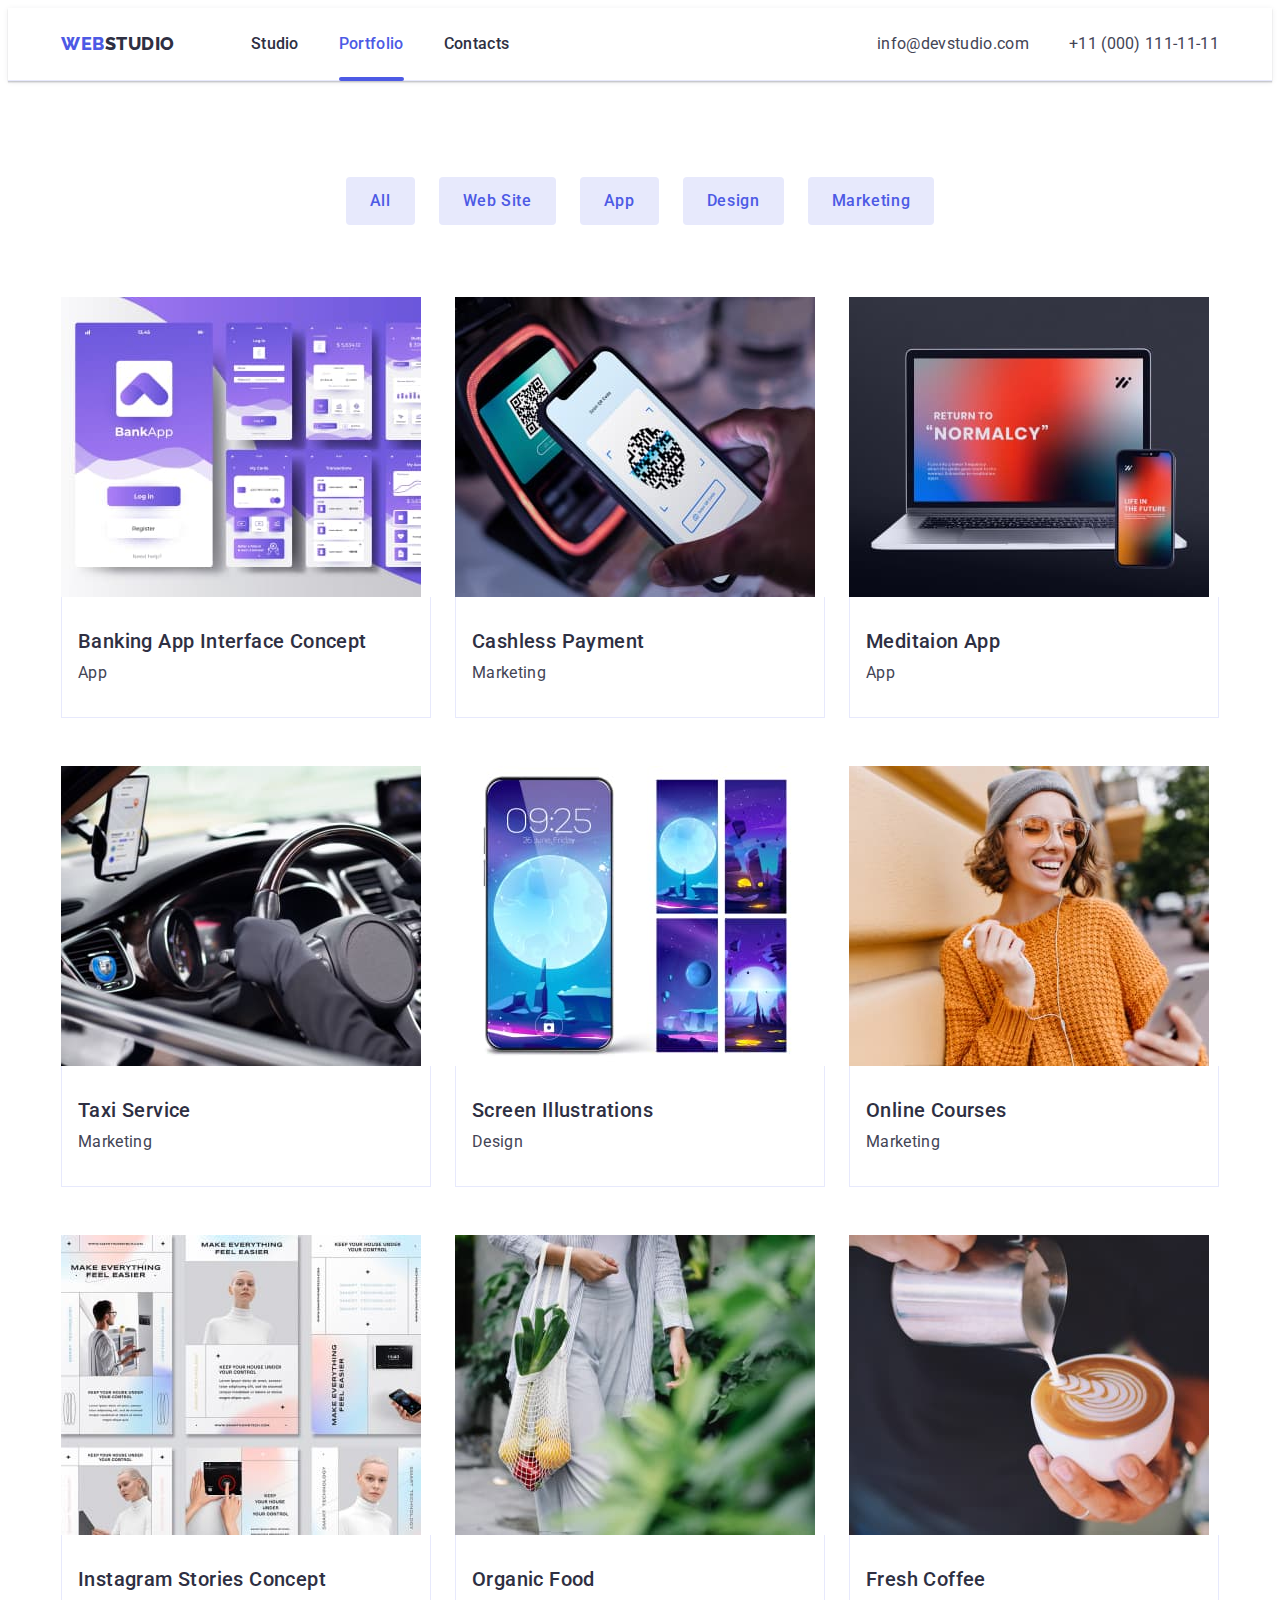
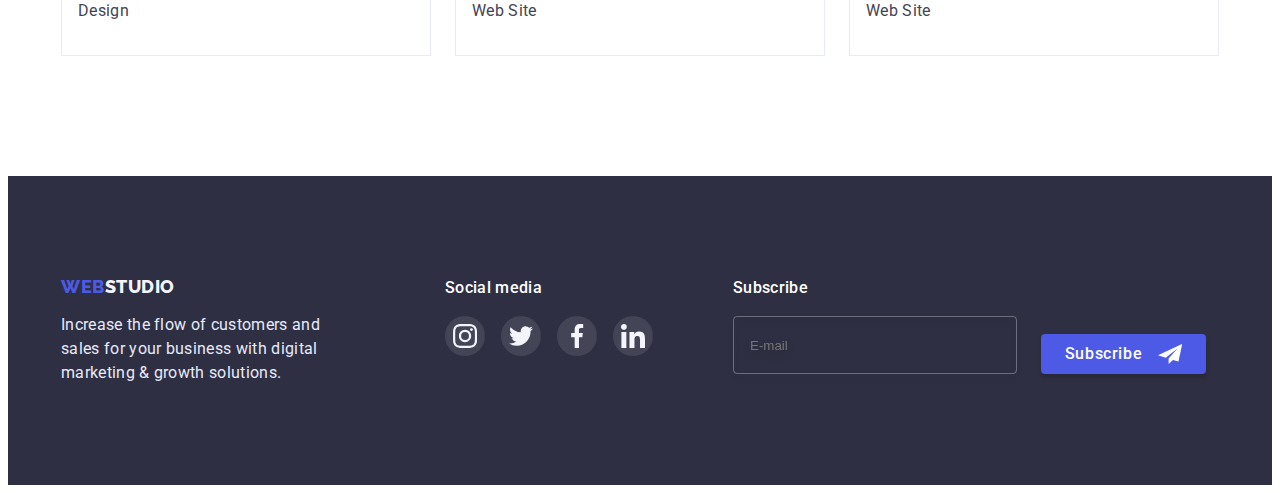
==== portfolio.html @ ac2ced2f "Add files via upload" ====
<!DOCTYPE html>
<html lang="en">
  <head>
    <meta charset="UTF-8" />
    <meta http-equiv="X-UA-Compatible" content="IE=edge" />
    <meta name="viewport" content="width=device-width, initial-scale=1.0" />

    <!-- fonts -->
    <link href="https://fonts.googleapis.com" rel="preconnect" />
    <link href="https://fonts.gstatic.com" rel="preconnect" crossorigin />
    <link
      href="https://fonts.googleapis.com/css2?family=Raleway:wght@800&family=Roboto:wght@400;500;700;900&display=swap"
      rel="stylesheet"
    />

    <!-- reset -->
    <link
      href="https://cdnjs.cloudflare.com/ajax/libs/modern-normalize/1.1.0/modern-normalize.min.css"
      rel="stylesheet"
      integrity="sha512-wpPYUAdjBVSE4KJnH1VR1HeZfpl1ub8YT/NKx4PuQ5NmX2tKuGu6U/JRp5y+Y8XG2tV+wKQpNHVUX03MfMFn9Q=="
      crossorigin="anonymous"
      referrerpolicy="no-referrer"
    />

    <!-- styles -->
    <link href="./css/styles.css" rel="stylesheet" />

    <title>Webstudio</title>
  </head>

  <body>
    <header class="header">
      <div class="container">
        <!-- navigation -->
        <nav class="header-nav">
          <a class="logo link" href="./index.html"
            ><span class="logo-item">Web</span>Studio</a
          >
          <ul class="header-menu list">
            <li class="header-item">
              <a class="nav-link link" href="./index.html">Studio</a>
            </li>
            <li class="header-item">
              <a class="nav-link current link" href="./portfolio.html"
                >Portfolio</a
              >
            </li>
            <li class="header-item">
              <a class="nav-link link" href="./portfolio.html">Contacts</a>
            </li>
          </ul>
        </nav>

        <!-- contacts -->
        <address>
          <ul class="header-address list">
            <li class="header-item">
              <a class="header-contacts link" href="mailto:info@devstudio.com"
                >info@devstudio.com</a
              >
            </li>
            <li class="header-item">
              <a class="header-contacts link" href="tel:+110001111111"
                >+11 (000) 111-11-11</a
              >
            </li>
          </ul>
        </address>
      </div>
    </header>

    <main>
      <!-- filter -->
      <section class="section filter">
        <div class="container">
          <h1 class="visually-hidden">Portfolio</h1>
          <ul class="filter-list list">
            <li><button class="filter-buttons" type="button">All</button></li>
            <li>
              <button class="filter-buttons" type="button">Web Site</button>
            </li>
            <li><button class="filter-buttons" type="button">App</button></li>
            <li>
              <button class="filter-buttons" type="button">Design</button>
            </li>
            <li>
              <button class="filter-buttons" type="button">Marketing</button>
            </li>
          </ul>

          <!-- portfolio-net -->
          <ul class="portfolio-list list">
            <li class="portfolio-item">
              <a class="portfolio-link" href="#">
                <div class="portfolio-image">
                  <img
                    src="./images/imgapp1.jpg"
                    alt="Banking App Interface Concept"
                    width="360"
                    height="300"
                  />
                  <div class="portfolio-info section-description">
                    14 Stylish and User-Friendly App Design Concepts · Task
                    Manager App · Calorie Tracker App · Exotic Fruit Ecommerce
                    App · Cloud Storage App
                  </div>
                </div>
                <div class="portfolio-card">
                  <h2 class="section-subtitle pf-subtitle">
                    Banking App Interface Concept
                  </h2>
                  <p class="section-description pf-dskr">App</p>
                </div>
              </a>
            </li>
            <li class="portfolio-item">
              <a class="portfolio-link" href="#">
                <div class="portfolio-image">
                  <img
                    src="./images/imgmarketing1.jpg"
                    alt="Cashless Payment"
                    width="360"
                    height="300"
                  />
                  <div class="portfolio-info section-description">
                    14 Stylish and User-Friendly App Design Concepts · Task
                    Manager App · Calorie Tracker App · Exotic Fruit Ecommerce
                    App · Cloud Storage App
                  </div>
                </div>
                <div class="portfolio-card">
                  <h2 class="section-subtitle pf-subtitle">Cashless Payment</h2>
                  <p class="section-description pf-dskr">Marketing</p>
                </div>
              </a>
            </li>
            <li class="portfolio-item">
              <a class="portfolio-link" href="#">
                <div class="portfolio-image">
                  <img
                    src="./images/imgimg2.jpg"
                    alt="Meditaion App"
                    width="360"
                    height="300"
                  />
                  <div class="portfolio-info section-description">
                    14 Stylish and User-Friendly App Design Concepts · Task
                    Manager App · Calorie Tracker App · Exotic Fruit Ecommerce
                    App · Cloud Storage App
                  </div>
                </div>
                <div class="portfolio-card">
                  <h2 class="section-subtitle pf-subtitle">Meditaion App</h2>
                  <p class="section-description pf-dskr">App</p>
                </div>
              </a>
            </li>
            <li class="portfolio-item">
              <a class="portfolio-link" href="#">
                <div class="portfolio-image">
                  <img
                    src="./images/imgmarketing2.jpg"
                    alt="Taxi Service"
                    width="360"
                    height="300"
                  />
                  <div class="portfolio-info section-description">
                    14 Stylish and User-Friendly App Design Concepts · Task
                    Manager App · Calorie Tracker App · Exotic Fruit Ecommerce
                    App · Cloud Storage App
                  </div>
                </div>
                <div class="portfolio-card">
                  <h2 class="section-subtitle pf-subtitle">Taxi Service</h2>
                  <p class="section-description pf-dskr">Marketing</p>
                </div>
              </a>
            </li>
            <li class="portfolio-item">
              <a class="portfolio-link" href="#">
                <div class="portfolio-image">
                  <img
                    src="./images/imgdesign1.jpg"
                    alt="Screen Illustrations"
                    width="360"
                    height="300"
                  />
                  <div class="portfolio-info section-description">
                    14 Stylish and User-Friendly App Design Concepts · Task
                    Manager App · Calorie Tracker App · Exotic Fruit Ecommerce
                    App · Cloud Storage App
                  </div>
                </div>
                <div class="portfolio-card">
                  <h2 class="section-subtitle pf-subtitle">
                    Screen Illustrations
                  </h2>
                  <p class="section-description pf-dskr">Design</p>
                </div>
              </a>
            </li>
            <li class="portfolio-item">
              <a class="portfolio-link" href="#">
                <div class="portfolio-image">
                  <img
                    src="./images/imgmarketing3.jpg"
                    alt="Online Courses"
                    width="360"
                    height="300"
                  />
                  <div class="portfolio-info section-description">
                    14 Stylish and User-Friendly App Design Concepts · Task
                    Manager App · Calorie Tracker App · Exotic Fruit Ecommerce
                    App · Cloud Storage App
                  </div>
                </div>
                <div class="portfolio-card">
                  <h2 class="section-subtitle pf-subtitle">Online Courses</h2>
                  <p class="section-description pf-dskr">Marketing</p>
                </div>
              </a>
            </li>
            <li class="portfolio-item">
              <a class="portfolio-link" href="#">
                <div class="portfolio-image">
                  <img
                    src="./images/imgdesign2.jpg"
                    alt="Instagram Stories Concept"
                    width="360"
                    height="300"
                  />
                  <div class="portfolio-info section-description">
                    14 Stylish and User-Friendly App Design Concepts · Task
                    Manager App · Calorie Tracker App · Exotic Fruit Ecommerce
                    App · Cloud Storage App
                  </div>
                </div>
                <div class="portfolio-card">
                  <h2 class="section-subtitle pf-subtitle">
                    Instagram Stories Concept
                  </h2>
                  <p class="section-description pf-dskr">Design</p>
                </div>
              </a>
            </li>
            <li class="portfolio-item">
              <a class="portfolio-link" href="#">
                <div class="portfolio-image">
                  <img
                    src="./images/imgwebsite1.jpg"
                    alt="Organic Food"
                    width="360"
                    height="300"
                  />
                  <div class="portfolio-info section-description">
                    14 Stylish and User-Friendly App Design Concepts · Task
                    Manager App · Calorie Tracker App · Exotic Fruit Ecommerce
                    App · Cloud Storage App
                  </div>
                </div>
                <div class="portfolio-card">
                  <h2 class="section-subtitle pf-subtitle">Organic Food</h2>
                  <p class="section-description pf-dskr">Web Site</p>
                </div>
              </a>
            </li>
            <li class="portfolio-item">
              <a class="portfolio-link" href="#">
                <div class="portfolio-image">
                  <img
                    src="./images/imgwebsite2.jpg"
                    alt="Fresh Coffee"
                    width="360"
                    height="300"
                  />
                  <div class="portfolio-info section-description">
                    14 Stylish and User-Friendly App Design Concepts · Task
                    Manager App · Calorie Tracker App · Exotic Fruit Ecommerce
                    App · Cloud Storage App
                  </div>
                </div>
                <div class="portfolio-card">
                  <h2 class="section-subtitle pf-subtitle">Fresh Coffee</h2>
                  <p class="section-description pf-dskr">Web Site</p>
                </div>
              </a>
            </li>
          </ul>
        </div>
      </section>
    </main>

    <!-- footer -->

    <footer class="footer">
      <div class="container">
        <ul class="list socials-footer">
          <li class="footer-item">
            <a class="footer-logo link" href="./index.html"
              ><span class="logo-item">Web</span>Studio</a
            >
            <p class="footer-text">
              Increase the flow of customers and sales for your business with
              digital marketing &#38; growth solutions.
            </p>
          </li>
          <li class="footer-socials-item">
            <h3 class="footer-socials-title">Social media</h3>
            <ul class="footer-socials-list">
              <li class="socials-item">
                <a class="footer-socials-link" href="#">
                  <svg class="footer-socials-icon">
                    <use href="./images/icons.svg#icon-instagram"></use>
                  </svg>
                </a>
              </li>
              <li class="socials-item">
                <a class="footer-socials-link" href="#">
                  <svg class="footer-socials-icon">
                    <use href="./images/icons.svg#icon-twitter"></use>
                  </svg>
                </a>
              </li>
              <li class="socials-item">
                <a class="footer-socials-link" href="#">
                  <svg class="footer-socials-icon">
                    <use href="./images/icons.svg#icon-facebook"></use>
                  </svg>
                </a>
              </li>
              <li class="socials-item">
                <a class="footer-socials-link" href="#">
                  <svg class="footer-socials-icon">
                    <use href="./images/icons.svg#icon-linkedin"></use>
                  </svg>
                </a>
              </li>
            </ul>
          </li>
          <li>
            <form class="footer-form" id="footer-form" autocomplete="on">
              <div class="footer-form-item">
                <label class="footer-socials-title" for="footer-user-email"
                  >Subscribe</label
                >

                <input
                  class="footer-user-email"
                  id="footer-user-email"
                  type="email"
                  placeholder="E-mail"
                  name="footer-user-email"
                  required
                />
              </div>

              <div class="footer-submit">
                <button
                  class="footer-submit-button"
                  type="submit"
                  form="footer-form"
                >
                  Subscribe
                  <svg class="footer-button-icon">
                    <use href="./images/icons.svg#icon-send"></use>
                  </svg>
                </button>
              </div>
            </form>
          </li>
        </ul>
      </div>
    </footer>
  </body>
</html>
---- css/styles.css ----
:root {
  --color-brand: #4d5ae5;
  --color-pressed: #404bbf;
  --color-primary: #2e2f42;
  --color-success: #31d0aa;
  --color-bodytext: #434455;
  --color-helpertext: #8e8f99;
  --color-accent: #e7e9fc;
  --color-lightmode: #f4f4fd;
  --color-body-bckg: #ffffff;
  --main-font: "Roboto";
  --secondary-font: "Raleway";
}

body {
  font-family: var(--main-font);
  font-size: 16px;
  line-height: 1.5;
  color: var(--color-bodytext);
  background-color: var(--color-body-bckg);
}

p,
h1,
h2,
h3,
h4,
h5,
h6 {
  margin-top: 0px;
}

img {
  display: block;
  height: auto;
  max-width: 100%;
}

.list {
  list-style-type: none;
  margin-top: 0;
  margin-bottom: 0;
  padding: 0;
}

.link {
  text-decoration: none;
}

/* components */

.container {
  width: 100%;
  max-width: 1158px;
  margin: 0 auto;
  padding: 0 15px;
}

/* utils */

.visually-hidden {
  position: absolute;
  width: 1px;
  height: 1px;
  margin: -1px;
  border: 0;
  padding: 0;

  white-space: nowrap;
  clip-path: inset(100%);
  clip: rect(0 0 0 0);
  overflow: hidden;
}

/* section */

.section {
  padding-top: 120px;
  padding-bottom: 120px;
}

.section:nth-of-type(3) {
  padding-top: 0px;
}

.section-title {
  text-align: center;
  font-size: 36px;
  line-height: 1.11;
  letter-spacing: 0.02em;
  text-transform: capitalize;
  color: var(--color-primary);
  margin-bottom: 72px;
}

.section-subtitle {
  text-align: center;
  font-weight: 500;
  font-size: 20px;
  line-height: 1.2;
  letter-spacing: 0.02em;
  color: var(--color-primary);
  margin-bottom: 8px;
}

.section-description {
  text-align: center;
  letter-spacing: 0.02em;
  margin-bottom: 0;
}

.section .list {
  display: flex;
  row-gap: 48px;
  column-gap: 24px;
}

/* header */

.logo {
  font-family: var(--secondary-font);
  font-weight: 800;
  font-size: 18px;
  line-height: 1.17;
  letter-spacing: 0.03em;
  text-transform: uppercase;
  color: var(--color-primary);
  margin-right: 76px;
  display: block;
}

.logo-item {
  color: var(--color-brand);
}
.header {
  border-bottom: 1px solid #e7e9fc;
  padding-top: 24px;
  padding-bottom: 24px;
  box-shadow: 0px 2px 1px rgba(46, 47, 66, 0.08),
    0px 1px 1px rgba(46, 47, 66, 0.16), 0px 1px 6px rgba(46, 47, 66, 0.08);
}

.header .container {
  display: flex;
  align-items: center;
}

.header-item {
  margin-right: 40px;
}
.header-item:last-child {
  margin-right: 0;
}
.header-item:first-child {
  margin-left: 0;
}

/* navigation */

.header-nav {
  display: flex;
  align-items: center;
  flex-grow: 1;
}

.header-menu {
  display: flex;
  margin-bottom: 0;
}

.nav-link {
  position: relative;
  display: flex;
  color: var(--color-primary);
  font-weight: 500;
  letter-spacing: 0.02em;
  transition-property: color;
  transition-duration: 250ms;
  transition-timing-function: cubic-bezier(0.4, 0, 0.2, 1);
}

.nav-link.current {
  color: var(--color-brand);
}

.nav-link.current::after {
  position: absolute;
  width: 100%;
  height: 4px;
  content: " ";
  background-color: currentColor;
  border-radius: 2px;
  bottom: -104%;
  left: 0;
}

.nav-link:hover {
  color: var(--color-pressed);
}

/* contacts */

.header-address {
  display: flex;
  margin-bottom: 0;
}

.header-contacts {
  font-style: normal;
  color: var(--color-bodytext);
  letter-spacing: 0.02em;
  transition-property: color;
  transition-duration: 250ms;
  transition-timing-function: cubic-bezier(0.4, 0, 0.2, 1);
}

.header-contacts:hover {
  color: var(--color-pressed);
}

/* hero */

.hero .container {
  text-align: center;
}

.hero {
  background-color: var(--color-primary);
  padding-top: 188px;
  padding-bottom: 188px;
  text-align: center;
  background-image: linear-gradient(
      rgba(46, 47, 66, 0.7),
      rgba(46, 47, 66, 0.7)
    ),
    url(../images/hero-bg.jpg);
  background-repeat: no-repeat;
  background-position: center;
  object-fit: contain;
  max-width: 1440px;
  margin: 0 auto;
}

.hero-title {
  max-width: 494px;
  display: block;
  font-size: 56px;
  line-height: 1.07;
  letter-spacing: normal;
  color: var(--color-body-bckg);
  margin-bottom: 48px;
  text-align: center;
  margin-left: auto;
  margin-right: auto;
}

.hero-button {
  display: inline-block;
  font-family: inherit;
  font-weight: 500;
  font-size: 16px;
  line-height: 1.5;
  letter-spacing: 0.04em;
  background: var(--color-brand);
  color: var(--color-body-bckg);
  box-shadow: 0px 4px 4px var(--box-shadow-color);
  border: 0;
  border-color: transparent;
  border-radius: 4px;
  padding: 16px 32px;
  text-align: center;
  cursor: pointer;
  transition-property: background-color;
  transition-duration: 250ms;
  transition-timing-function: cubic-bezier(0.4, 0, 0.2, 1);
}

.hero-button:hover,
.hero-button:focus {
  background: var(--color-pressed);
}

/* advantages */

.adv-icon-box {
  display: flex;
  align-items: center;
  justify-content: center;
  width: 264px;
  height: 112px;
  border-radius: 4px;
  background-color: var(--color-lightmode);
  margin-bottom: 8px;
}

.adv-icon {
  width: 64px;
  height: 64px;
}

.column {
  width: 264px;
}

.column .section-subtitle {
  text-align: left;
}

.column .section-description {
  text-align: left;
  margin-bottom: 0;
  letter-spacing: normal;
}
/* team */

.team {
  background-color: var(--color-lightmode);
}

.team-cards {
  background-color: var(--color-body-bckg);
  box-shadow: 0px 1px 6px rgba(46, 47, 66, 0.08),
    0px 1px 1px rgba(46, 47, 66, 0.16), 0px 2px 1px rgba(46, 47, 66, 0.08);
  border-radius: 0px 0px 4px 4px;
  padding-bottom: 32px;
}

.team-cards > img {
  margin-bottom: 32px;
}
.team-cards > p {
  margin-bottom: 0;
}

.team-profession {
  letter-spacing: 0.02em;
}

/* clients */

.clients-list {
  justify-content: center;
}

.clients-item {
  flex-basis: calc((100% - 24px * 5) / 6);
}

.clients-link {
  display: flex;
  height: 88px;
  width: 100%;
  align-items: center;
  justify-content: center;
  border: 1px solid var(--color-helpertext);
  border-radius: 4px;
  fill: var(--color-helpertext);
  transition-property: border-color, fill;
  transition-duration: 250ms;
  transition-timing-function: cubic-bezier(0.4, 0, 0.2, 1);
}

.clients-link:hover,
.clients-link:focus {
  border-color: var(--color-pressed);
  fill: var(--color-pressed);
}

.clients-icon {
  width: 104px;
  height: 56px;
}

/* footer */

.footer {
  background: var(--color-primary);
  padding-top: 100px;
  padding-bottom: 100px;
}

.container .footer {
  margin-left: 0;
}

.socials-footer {
  display: flex;
}
/* socials footer */

.socials-list {
  justify-content: center;
  margin-top: 8px;
  gap: 24px;
  list-style-type: none;
  margin-bottom: 0;
  padding-left: 0;
  display: flex;
}

.socials-item {
  height: 40px;
  width: 40px;
}

.socials-link {
  background-color: var(--color-pressed);
  fill: var(--color-lightmode);
  display: flex;
  align-items: center;
  justify-content: center;
  height: 100%;
  width: 100%;
  border-radius: 50%;
  transition-property: background-color;
  transition-duration: 250ms;
  transition-timing-function: cubic-bezier(0.4, 0, 0.2, 1);
}

.socials-link:focus,
.socials-link:hover {
  background-color: var(--color-brand);
}

.socials-icon {
  height: 16px;
  width: 16px;
}

.footer-item {
  margin-right: 120px;
}

.footer-socials-item {
  margin-right: 80px;
}

.footer-logo {
  display: block;
  font-family: var(--secondary-font);
  font-weight: 800;
  font-size: 18px;
  line-height: 1.17;
  text-decoration: none;
  color: var(--color-lightmode);
  text-transform: uppercase;
  letter-spacing: 0.03em;
  margin-bottom: 16px;
}

.footer-text {
  display: block;
  color: var(--color-accent);
  letter-spacing: 0.02em;
  width: 264px;
  margin: 0;
}

.footer-socials-title {
  font-weight: 500;
  font-size: 16px;
  letter-spacing: 0.02em;
  color: var(--color-body-bckg);
}

.footer-socials-list {
  display: flex;
  justify-content: center;
  gap: 16px;
  list-style-type: none;
  margin-bottom: 0;
  padding-left: 0;
}

.footer-socials-link {
  background-color: rgba(255, 255, 255, 0.1);
  fill: var(--color-lightmode);
  display: flex;
  align-items: center;
  justify-content: center;
  height: 100%;
  width: 100%;
  border-radius: 50%;
  transition-property: background-color;
  transition-duration: 250ms;
  transition-timing-function: cubic-bezier(0.4, 0, 0.2, 1);
}

.footer-socials-link:focus,
.footer-socials-link:hover {
  background-color: var(--color-success);
}

.footer-socials-icon {
  height: 24px;
  width: 24px;
}

.footer-user-email {
  background-color: transparent;
  width: 264px;
  height: 40px;
  border: 1px solid rgba(255, 255, 255, 0.3);
  color: var(--color-body-bckg);
  filter: drop-shadow(0px 4px 4px rgba(0, 0, 0, 0.15));
  border-radius: 4px;
  padding-left: 16px;
  padding-top: 8px;
  padding-bottom: 8px;
}

.footer-user-email:focus,
.footer-user-email:active {
  outline: none;
  border-color: var(--color-brand);
}

.form-user-email::placeholder {
  font-size: 12px;
  line-height: 2;
  letter-spacing: 0.04em;
  color: rgba(255, 255, 255, 0.6);
}

.footer-submit-button {
  display: flex;
  gap: 16px;
  justify-content: center;
  align-items: center;

  height: 40px;
  width: 165px;
  font-family: inherit;
  font-weight: 500;
  font-size: 16px;
  line-height: 1.5;
  letter-spacing: 0.04em;
  background: var(--color-brand);
  color: var(--color-body-bckg);
  box-shadow: 0px 4px 4px rgba(0, 0, 0, 0.15);
  border: 0;
  border-color: transparent;
  border-radius: 4px;

  text-align: center;
  cursor: pointer;
  transition-property: background-color;
  transition-duration: 250ms;
  transition-timing-function: cubic-bezier(0.4, 0, 0.2, 1);
}

.footer-submit-button:hover,
.footer-submit-button:focus {
  background-color: var(--color-pressed);
}

.footer-submit {
  display: flex;
  justify-content: center;
  align-items: end;
}

.footer-form {
  display: flex;
  gap: 24px;
}

.footer-button-icon {
  height: 24px;
  width: 24px;
  fill: var(--color-body-bckg);
}

.footer-form-item {
  display: flex;
  flex-direction: column;
  gap: 16px;
}

/* modal */

.backdrop {
  display: flex;
  justify-content: center;
  align-items: center;
  position: fixed;
  top: 0;
  left: 0;
  width: 100%;
  height: 100%;
  padding: 24px 0;
  background-color: rgba(46, 47, 66, 0.4);
  transition-property: transform;
  transition: opacity 500ms cubic-bezier(0.4, 0, 0.2, 1),
    visibility 500ms cubic-bezier(0.4, 0, 0.2, 1);
}
.backdrop.is-hidden {
  opacity: 0;
  visibility: hidden;
  pointer-events: none;
}

.modal {
  position: relative;
  width: 100%;
  height: 100%;
  max-width: 408px;
  max-height: 584px;
  background-color: #fcfcfc;
  box-shadow: 0px 1px 1px rgba(0, 0, 0, 0.14), 0px 1px 3px rgba(0, 0, 0, 0.12),
    0px 2px 1px rgba(0, 0, 0, 0.2);
  border-radius: 4px;
  transition-property: transform;
  transition-duration: 250ms;
  transition-timing-function: ease-out;
  padding: 72px 24px 24px;
}

.backdrop.is-hidden .modal {
  transform: scale(0);
}

.modal-close {
  position: absolute;
  cursor: pointer;
  right: 24px;
  top: 24px;
  height: 24px;
  width: 24px;
  background-color: var(--color-accent);
  border-radius: 50%;
  border: 1px solid rgba(0, 0, 0, 0.1);
  fill: black;
  transition-duration: 250ms;
  transition-timing-function: cubic-bezier(0.4, 0, 0.2, 1);
}

.modal-close:hover,
.modal-close:focus {
  fill: var(--color-body-bckg);
  background-color: var(--color-pressed);
}

.form-user-comment::placeholder {
  font-size: 12px;
  line-height: 1.33;
  letter-spacing: 0.04em;
  color: rgba(117, 117, 117, 0.5);
}

.form-item {
  position: relative;
  margin-bottom: 8px;
}

.form-row {
  width: 100%;
  height: 40px;
  padding-left: 38px;
  border: 1px solid rgba(33, 33, 33, 0.2);
  border-radius: 4px;

  transition-property: border-color;
  transition-duration: 250ms;
  transition-timing-function: cubic-bezier(0.4, 0, 0.2, 1);
}

.form-row:focus,
.form-row:active {
  outline: none;
  border-color: var(--color-brand);
}
.form-item input:focus + svg {
  fill: var(--color-brand);
}

.form-row-name {
  display: block;
  font-size: 12px;
  line-height: 1.33;
  letter-spacing: 0.04em;
  color: var(--color-helpertext);
  margin-bottom: 4px;
}

.form-row-icon {
  position: absolute;
  top: 65%;
  left: 16px;
  transform: translateY(-50%);
  fill: inherit;
  height: 12px;
  width: 12px;
}

.form-title {
  font-size: 16px;
  font-weight: 500;
  line-height: 1.5;
  text-align: center;
  letter-spacing: 0.02em;
  color: var(--color-primary);
}

.form-user-comment {
  resize: none;
  width: 100%;
  height: 120px;
  border: 1px solid #4d5ae5;
  border-radius: 4px;
  border: 1px solid rgba(33, 33, 33, 0.2);
  border-radius: 4px;
  margin-bottom: 0;
}

.user-comment {
  margin-bottom: 0;
  max-height: 138px;
}

.form-user-comment:focus,
.form-user-comment:active {
  outline: none;
  border-color: var(--color-brand);
}

.user-agreement {
  margin-top: 16px;
  margin-bottom: 24px;
}

.form-checkbox-text {
  display: flex;
  height: 16px;
  font-size: 12px;
  line-height: 1.33;
  letter-spacing: 0.04em;
  color: #757575;
  cursor: pointer;
}

.form-checkbox-text::before {
  content: "";
  height: 16px;
  width: 16px;
  margin-right: 8px;
  border: 1.25px solid var(--color-helpertext);
  border-radius: 2px;

  transition-property: background-color;
  transition-duration: 250ms;
  transition-timing-function: cubic-bezier(0.4, 0, 0.2, 1);
}

.checkbox-input:checked + .form-checkbox-text::before {
  background-color: var(--color-brand);
  border: 1.25px solid var(--color-brand);
  border-radius: 2px;
  background-image: url(../images/check.svg);
  color: var(--color-accent);
  background-repeat: no-repeat;
  background-position: center;
}

.checkbox-input:hover + .form-checkbox-text::before,
.checkbox-input:active + .form-checkbox-text::before {
  border-color: var(--color-pressed);
}

.form-button {
  margin: 0 auto;
  height: 56px;
  width: 169px;
  display: block;

  font-family: inherit;
  font-weight: 500;
  font-size: 16px;
  line-height: 1.5;
  letter-spacing: 0.04em;
  background: var(--color-brand);
  color: var(--color-body-bckg);
  box-shadow: 0px 4px 4px rgba(0, 0, 0, 0.15);
  border: 0;
  border-color: transparent;
  border-radius: 4px;
  padding: 16px 32px;

  text-align: center;
  cursor: pointer;
  transition-property: background-color;
  transition-duration: 250ms;
  transition-timing-function: cubic-bezier(0.4, 0, 0.2, 1);
}

.form-button:hover,
.form-button:focus {
  background-color: var(--color-pressed);
}

/* portfolio page */

/* filter */

.filter {
  padding-top: 96px;
}
.filter-list {
  justify-content: center;
  margin-bottom: 72px;
}

.filter-buttons {
  color: var(--color-brand);
  cursor: pointer;
  border-radius: 4px;
  background: var(--color-accent);
  font-family: var(--main-font);
  font-weight: 500;
  font-size: 16px;
  line-height: 1.5;
  align-items: center;
  letter-spacing: 0.04em;
  border-radius: 4px;
  border: 1px solid var(--accent-color);
  padding: 12px 24px;
  transition-property: background-color, color, box-shadow;
  transition-duration: 250ms;
  transition-timing-function: cubic-bezier(0.4, 0, 0.2, 1);
}

.filter-buttons:hover,
.filter-buttons:focus {
  background-color: var(--color-pressed);
  color: var(--color-body-bckg);
  box-shadow: 0px 3px 1px rgba(0, 0, 0, 0.1), 0px 2px 1px rgba(0, 0, 0, 0.08),
    0px 2px 2px rgba(0, 0, 0, 0.12);
}

/* portfolio-net */

.section .list .portfolio-list {
  row-gap: 24px;
  column-gap: 48px;
}

.portfolio-list {
  flex-wrap: wrap;
}
.portfolio-link {
  display: block;
  text-decoration: none;
  transition-property: box-shadow;
  transition-duration: 250ms;
  transition-timing-function: cubic-bezier(0.4, 0, 0.2, 1);
}

.portfolio-link:hover,
.portfolio-link:focus {
  box-shadow: 0px 1px 6px rgba(46, 47, 66, 0.08),
    0px 1px 1px rgba(46, 47, 66, 0.16), 0px 2px 1px rgba(46, 47, 66, 0.08);
}

.portfolio-card {
  flex-direction: column;
  border-left: 1px solid #e7e9fc;
  border-right: 1px solid #e7e9fc;
  border-bottom: 1px solid #e7e9fc;
  padding-top: 32px;
  padding-bottom: 32px;
  padding-left: 16px;
  text-decoration: none;
}

.pf-subtitle {
  display: flex;
  flex-direction: column;
  align-items: start;
}

.pf-dskr {
  display: flex;
  align-items: start;
  color: var(--color-bodytext);
}

.portfolio-item {
  flex-basis: calc((100% - 48px) / 3);
}

.portfolio-image {
  position: relative;
  overflow: hidden;
}

.portfolio-link:hover .portfolio-info,
.portfolio-link:focus .portfolio-info {
  transform: translateY(0);
}

.portfolio-info {
  padding-left: 32px;
  padding-right: 32px;
  padding-top: 40px;
  position: absolute;
  text-align: left;
  top: 0;
  left: 0;
  color: var(--color-lightmode);
  background-color: var(--color-brand);
  width: 100%;
  height: 100%;
  transition-property: transform;
  transform: translateY(100%);
  transition-duration: 250ms;
  transition-timing-function: cubic-bezier(0.4, 0, 0.2, 1);
  background-blend-mode: soft-light;
  mix-blend-mode: normal;
}
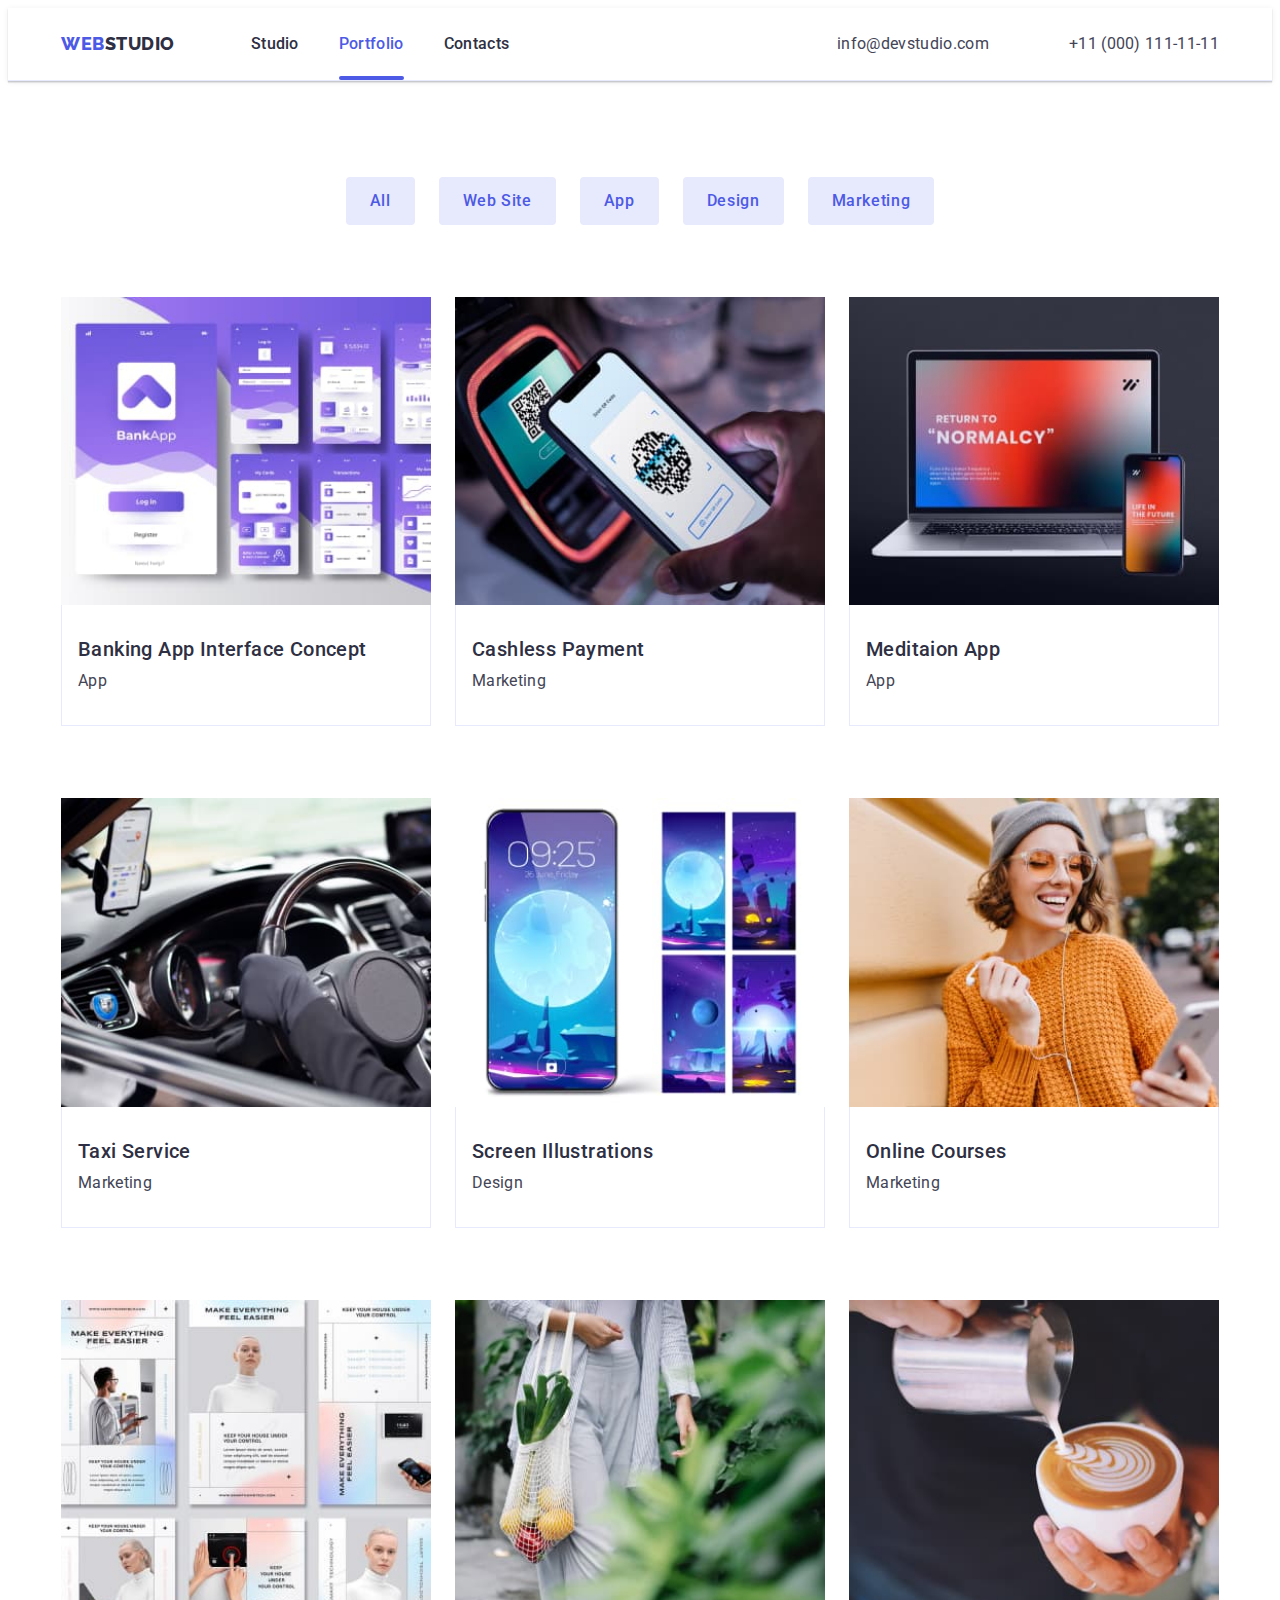
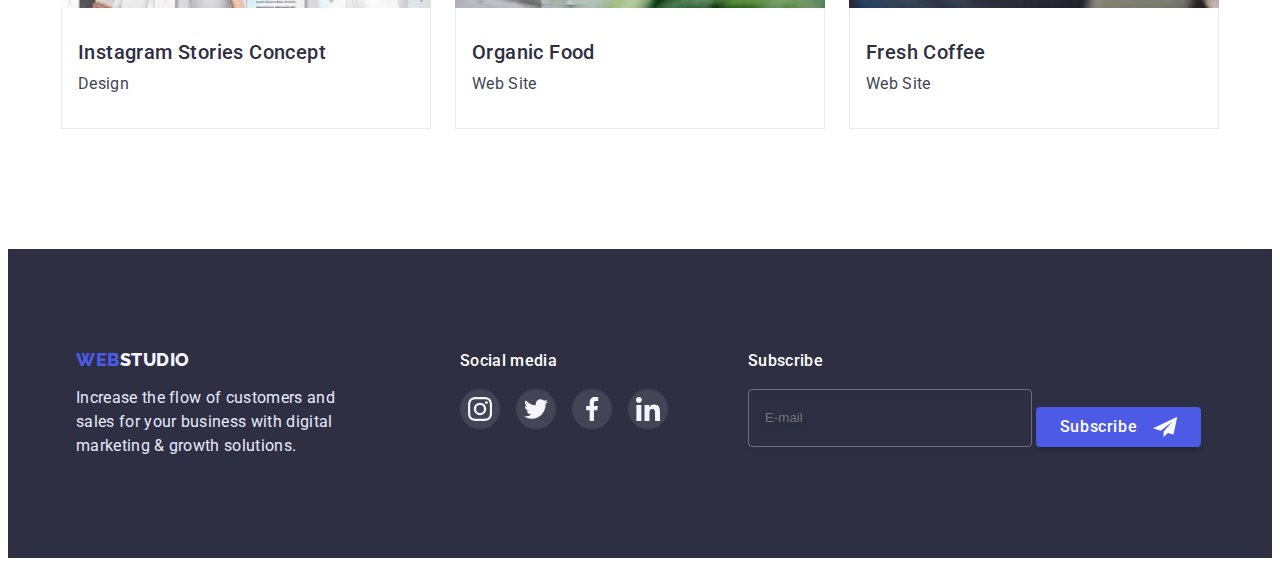
==== commit 92c759ad: "add adaptiv (no menu)" ====
--- a/portfolio.html
+++ b/portfolio.html
@@ -66,6 +66,95 @@
             </li>
           </ul>
         </address>
+        <button
+          class="header-burger js-open-menu"
+          type="button"
+          aria-expanded="false"
+          aria-controls="mobile-menu"
+        >
+          <svg class="header-burger" width="32px" height="22">
+            <use href="./images/icons.svg#icon-menu-burger"></use>
+          </svg>
+        </button>
+              <div class="mobile-menu js-menu-container" id="mobile-menu">
+        <button class="modal-close js-close-menu" type="button">
+          <svg height="8" width="8">
+            <use href="./images/icons.svg#icon-close"></use>
+          </svg>
+        </button>
+
+        <nav class="mobile-header-nav">
+          <ul class="mobile-header-menu list">
+            <li class="mobile-header-item">
+              <a class="mobile-nav-link current link" href="./index.html"
+                >Studio</a
+              >
+            </li>
+            <li class="mobile-header-item">
+              <a class="mobile-nav-link link" href="./portfolio.html"
+                >Portfolio</a
+              >
+            </li>
+            <li class="mobile-header-item">
+              <a class="mobile-nav-link link" href="./portfolio.html"
+                >Contacts</a
+              >
+            </li>
+          </ul>
+        </nav>
+        <div class="mobile-contacts">
+          <address class="mobile-header-address">
+            <ul class="mobile-contact-list list">
+              <li class="mobile-contacts-item">
+                <a
+                  class="mobile-header-contacts phone link"
+                  href="tel:+110001111111"
+                  >+11 (000) 111-11-11</a
+                >
+              </li>
+              <li class="mobile-contacts-item">
+                <a
+                  class="mobile-header-contacts email link"
+                  href="mailto:info@devstudio.com"
+                  >info@devstudio.com</a
+                >
+              </li>
+            </ul>
+          </address>
+          <div class="socials-mobile">
+            <ul class="mobile-socials-list">
+              <li class="socials-item">
+                <a class="socials-link" href="#">
+                  <svg class="socials-icon">
+                    <use href="./images/icons.svg#icon-instagram"></use>
+                  </svg>
+                </a>
+              </li>
+              <li class="socials-item">
+                <a class="socials-link" href="#">
+                  <svg class="socials-icon">
+                    <use href="./images/icons.svg#icon-twitter"></use>
+                  </svg>
+                </a>
+              </li>
+              <li class="socials-item">
+                <a class="socials-link" href="#">
+                  <svg class="socials-icon">
+                    <use href="./images/icons.svg#icon-facebook"></use>
+                  </svg>
+                </a>
+              </li>
+              <li class="socials-item">
+                <a class="socials-link" href="#">
+                  <svg class="socials-icon">
+                    <use href="./images/icons.svg#icon-linkedin"></use>
+                  </svg>
+                </a>
+              </li>
+            </ul>
+          </div>
+        </div>
+      </div>
       </div>
     </header>
 
@@ -94,6 +183,7 @@
               <a class="portfolio-link" href="#">
                 <div class="portfolio-image">
                   <img
+                    srcset="./images/imgapp1.jpg 1x, ./images/imgapp1@2x.jpg 2x"
                     src="./images/imgapp1.jpg"
                     alt="Banking App Interface Concept"
                     width="360"
@@ -117,6 +207,10 @@
               <a class="portfolio-link" href="#">
                 <div class="portfolio-image">
                   <img
+                    srcset="
+                      ./images/imgmarketing1.jpg 1x,
+                      ./images/imgmarketing1@2x.jpg 2x
+                    "
                     src="./images/imgmarketing1.jpg"
                     alt="Cashless Payment"
                     width="360"
@@ -138,6 +232,7 @@
               <a class="portfolio-link" href="#">
                 <div class="portfolio-image">
                   <img
+                    srcset="./images/imgimg2.jpg 1x, ./images/imgimg2@2x.jpg 2x"
                     src="./images/imgimg2.jpg"
                     alt="Meditaion App"
                     width="360"
@@ -159,6 +254,10 @@
               <a class="portfolio-link" href="#">
                 <div class="portfolio-image">
                   <img
+                    srcset="
+                      ./images/imgmarketing2.jpg    1x,
+                      ./images/imgmarketing2@2x.jpg 2x
+                    "
                     src="./images/imgmarketing2.jpg"
                     alt="Taxi Service"
                     width="360"
@@ -180,6 +279,10 @@
               <a class="portfolio-link" href="#">
                 <div class="portfolio-image">
                   <img
+                    srcset="
+                      ./images/imgdesign1.jpg    1x,
+                      ./images/imgdesign1@2x.jpg 2x
+                    "
                     src="./images/imgdesign1.jpg"
                     alt="Screen Illustrations"
                     width="360"
@@ -203,6 +306,10 @@
               <a class="portfolio-link" href="#">
                 <div class="portfolio-image">
                   <img
+                    srcset="
+                      ./images/imgmarketing3.jpg    1x,
+                      ./images/imgmarketing3@2x.jpg 2x
+                    "
                     src="./images/imgmarketing3.jpg"
                     alt="Online Courses"
                     width="360"
@@ -224,6 +331,10 @@
               <a class="portfolio-link" href="#">
                 <div class="portfolio-image">
                   <img
+                    srcset="
+                      ./images/imgdesign2.jpg    1x,
+                      ./images/imgdesign2@2x.jpg 2x
+                    "
                     src="./images/imgdesign2.jpg"
                     alt="Instagram Stories Concept"
                     width="360"
@@ -247,6 +358,10 @@
               <a class="portfolio-link" href="#">
                 <div class="portfolio-image">
                   <img
+                    srcset="
+                      ./images/imgwebsite1.jpg    1x,
+                      ./images/imgwebsite1@2x.jpg 2x
+                    "
                     src="./images/imgwebsite1.jpg"
                     alt="Organic Food"
                     width="360"
@@ -268,6 +383,10 @@
               <a class="portfolio-link" href="#">
                 <div class="portfolio-image">
                   <img
+                    srcset="
+                      ./images/imgwebsite2.jpg    1x,
+                      ./images/imgwebsite2@2x.jpg 2x
+                    "
                     src="./images/imgwebsite2.jpg"
                     alt="Fresh Coffee"
                     width="360"
@@ -371,5 +490,6 @@
         </ul>
       </div>
     </footer>
+    <script src="./js/mobile-menu.js"></script>
   </body>
 </html>
--- a/css/styles.css
+++ b/css/styles.css
@@ -33,7 +33,7 @@
 img {
   display: block;
   height: auto;
-  max-width: 100%;
+  width: 100%;
 }
 
 .list {
@@ -50,10 +50,27 @@
 /* components */
 
 .container {
-  width: 100%;
-  max-width: 1158px;
   margin: 0 auto;
-  padding: 0 15px;
+  padding-left: 15px;
+  padding-right: 15px;
+  max-width: 428px;
+}
+
+@media screen and (min-width: 768px) {
+  .container {
+    max-width: 768px;
+  }
+}
+@media screen and (min-width: 1158px) {
+  .container {
+    max-width: 1158px;
+  }
+}
+@media screen and (max-width: 1157px) {
+  .section {
+    padding-top: 96px;
+    padding-bottom: 96px;
+  }
 }
 
 /* utils */
@@ -75,8 +92,15 @@
 /* section */
 
 .section {
-  padding-top: 120px;
-  padding-bottom: 120px;
+  padding-top: 96px;
+  padding-bottom: 96px;
+}
+
+@media (min-width: 1158px) {
+  .section {
+    padding-top: 120px;
+    padding-bottom: 120px;
+  }
 }
 
 .section:nth-of-type(3) {
@@ -103,7 +127,26 @@
   margin-bottom: 8px;
 }
 
+.adv .section-subtitle {
+  text-align: center;
+  font-weight: 700;
+  font-size: 36px;
+  line-height: 1.1;
+  letter-spacing: 0.02em;
+  color: var(--color-primary);
+  margin-bottom: 8px;
+}
+
+@media (min-width: 1158px) {
+  .section-subtitle {
+    font-weight: 500;
+    font-size: 20px;
+    line-height: 1.2;
+  }
+}
+
 .section-description {
+  flex-direction: column;
   text-align: center;
   letter-spacing: 0.02em;
   margin-bottom: 0;
@@ -111,9 +154,21 @@
 
 .section .list {
   display: flex;
-  row-gap: 48px;
-  column-gap: 24px;
-}
+  flex-wrap: wrap;
+  row-gap: 72px;
+}
+
+@media (min-width: 768px) {
+  .section .list {
+    column-gap: 24px;
+  }
+}
+
+/* @media (min-width: 1158px) {
+  .section .list {
+    flex-wrap: nowrap;
+  }
+} */
 
 /* header */
 
@@ -135,11 +190,17 @@
 .header {
   border-bottom: 1px solid #e7e9fc;
   padding-top: 24px;
-  padding-bottom: 24px;
+  padding-bottom: 20px;
   box-shadow: 0px 2px 1px rgba(46, 47, 66, 0.08),
     0px 1px 1px rgba(46, 47, 66, 0.16), 0px 1px 6px rgba(46, 47, 66, 0.08);
 }
 
+@media (min-width: 768px) {
+  .header {
+    padding: 0;
+  }
+}
+
 .header .container {
   display: flex;
   align-items: center;
@@ -163,14 +224,30 @@
   flex-grow: 1;
 }
 
+@media (min-width: 768px) {
+  .header-nav {
+    display: flex;
+    align-items: center;
+    flex-grow: 1;
+  }
+}
+
 .header-menu {
-  display: flex;
-  margin-bottom: 0;
+  display: none;
+}
+
+@media (min-width: 768px) {
+  .header-menu {
+    display: flex;
+    margin-bottom: 0;
+  }
 }
 
 .nav-link {
   position: relative;
-  display: flex;
+  display: block;
+  padding-top: 24px;
+  padding-bottom: 24px;
   color: var(--color-primary);
   font-weight: 500;
   letter-spacing: 0.02em;
@@ -190,7 +267,7 @@
   content: " ";
   background-color: currentColor;
   border-radius: 2px;
-  bottom: -104%;
+  bottom: 0;
   left: 0;
 }
 
@@ -201,8 +278,24 @@
 /* contacts */
 
 .header-address {
-  display: flex;
-  margin-bottom: 0;
+  display: none;
+}
+
+@media (min-width: 768px) {
+  .header-address {
+    display: flex;
+    flex-direction: column;
+    gap: 12px;
+  }
+}
+
+@media (min-width: 1158px) {
+  .header-address {
+    display: flex;
+    flex-direction: row;
+    margin-bottom: 0;
+    gap: 40px;
+  }
 }
 
 .header-contacts {
@@ -218,6 +311,98 @@
   color: var(--color-pressed);
 }
 
+/* mobile menu */
+
+.mobile-menu {
+  z-index: 1;
+  position: fixed;
+  top: 0;
+  left: 100%;
+  width: 100vw;
+  height: 100vh;
+  background-color: #fff;
+  padding: 80px 51px 40px 40px;
+  transition: transform 250ms cubic-bezier(0.4, 0, 0.2, 1);
+}
+
+.mobile-menu.is-open {
+  transform: translateX(-100%);
+}
+
+.header-burger {
+  background-color: transparent;
+  color: var(--color-primary);
+  border: none;
+  padding: 0;
+  height: 22px;
+}
+
+@media (min-width: 768px) {
+  .header-burger {
+    display: none;
+  }
+}
+
+.mobile-header-nav {
+  display: flex;
+  flex-direction: column;
+  margin-bottom: 284px;
+}
+
+.mobile-header-menu {
+  display: flex;
+  flex-direction: column;
+  gap: 40px;
+}
+
+.mobile-nav-link {
+  font-weight: 700;
+  font-size: 36px;
+  line-height: 1.11;
+  letter-spacing: 0.02em;
+  color: var(--color-primary);
+}
+.mobile-contacts-item {
+  display: inline-block;
+}
+
+.mobile-header-address {
+  margin-bottom: 48px;
+}
+
+.mobile-contact-list {
+  display: flex;
+  flex-direction: column;
+  justify-content: space-between;
+}
+
+.mobile-header-contacts {
+  font-style: normal;
+}
+
+.phone {
+  font-weight: 600;
+  font-size: 36px;
+  line-height: 1.11px;
+  color: var(--color-brand);
+  display: block;
+}
+
+.email {
+  font-weight: 500;
+  font-size: 20px;
+  line-height: 1.2;
+  letter-spacing: 0.02em;
+  color: var(--color-bodytext);
+}
+
+.mobile-socials-list {
+  justify-content: space-between;
+  list-style-type: none;
+  margin-bottom: 0;
+  padding-left: 0;
+  display: flex;
+}
 /* hero */
 
 .hero .container {
@@ -226,14 +411,14 @@
 
 .hero {
   background-color: var(--color-primary);
-  padding-top: 188px;
-  padding-bottom: 188px;
+  padding-top: 112px;
+  padding-bottom: 112px;
   text-align: center;
   background-image: linear-gradient(
       rgba(46, 47, 66, 0.7),
       rgba(46, 47, 66, 0.7)
     ),
-    url(../images/hero-bg.jpg);
+    url(../images/hero-bg-mobile.jpg);
   background-repeat: no-repeat;
   background-position: center;
   object-fit: contain;
@@ -241,17 +426,89 @@
   margin: 0 auto;
 }
 
+@media screen and (min-device-pixel-ratio: 2),
+  (min-resolution: 192dpi),
+  (min-resolution: 2dppx) {
+  .hero {
+    background-image: linear-gradient(
+        rgba(46, 47, 66, 0.7),
+        rgba(46, 47, 66, 0.7)
+      ),
+      url(../images/hero-bg-mobile@2x.jpg);
+  }
+}
+
+@media (min-width: 768px) {
+  .hero {
+    background-image: linear-gradient(
+        rgba(46, 47, 66, 0.7),
+        rgba(46, 47, 66, 0.7)
+      ),
+      url(../images/hero-bg-tablet.jpg);
+  }
+  @media screen and (min-device-pixel-ratio: 2),
+    (min-resolution: 192dpi),
+    (min-resolution: 2dppx) {
+    .hero {
+      background-image: linear-gradient(
+          rgba(46, 47, 66, 0.7),
+          rgba(46, 47, 66, 0.7)
+        ),
+        url(../images/hero-bg-tablet@2x.jpg);
+    }
+  }
+}
+
+@media (min-width: 1158px) {
+  .hero {
+    padding-top: 188px;
+    padding-bottom: 188px;
+    background-image: linear-gradient(
+        rgba(46, 47, 66, 0.7),
+        rgba(46, 47, 66, 0.7)
+      ),
+      url(../images/hero-bg.jpg);
+  }
+  @media screen and (min-device-pixel-ratio: 2),
+    (min-resolution: 192dpi),
+    (min-resolution: 2dppx) {
+    .hero {
+      background-image: linear-gradient(
+          rgba(46, 47, 66, 0.7),
+          rgba(46, 47, 66, 0.7)
+        ),
+        url(../images/hero-bg@2x.jpg);
+    }
+  }
+}
+
+@media screen and (min-device-pixel-ratio: 2),
+  (min-resolution: 192dpi),
+  (min-resolution: 2dppx) {
+}
+
 .hero-title {
-  max-width: 494px;
   display: block;
-  font-size: 56px;
-  line-height: 1.07;
-  letter-spacing: normal;
+  font-size: 36px;
+  line-height: 1.11;
   color: var(--color-body-bckg);
-  margin-bottom: 48px;
-  text-align: center;
-  margin-left: auto;
-  margin-right: auto;
+  margin-bottom: 72px;
+}
+@media (max-width: 427px) {
+  .hero-title {
+    font-size: 30px;
+  }
+}
+@media (min-width: 768px) {
+  .hero-title {
+    margin-bottom: 40px;
+  }
+}
+@media (min-width: 1158px) {
+  .hero-title {
+    margin-bottom: 48px;
+    font-size: 56px;
+  }
 }
 
 .hero-button {
@@ -281,16 +538,27 @@
 }
 
 /* advantages */
+@media (min-width: 1154px) {
+  .adv .list {
+    flex-wrap: nowrap;
+  }
+}
 
 .adv-icon-box {
-  display: flex;
-  align-items: center;
-  justify-content: center;
-  width: 264px;
-  height: 112px;
-  border-radius: 4px;
-  background-color: var(--color-lightmode);
-  margin-bottom: 8px;
+  display: none;
+}
+
+@media (min-width: 1154px) {
+  .adv-icon-box {
+    display: flex;
+    align-items: center;
+    justify-content: center;
+    width: 264px;
+    height: 112px;
+    border-radius: 4px;
+    background-color: var(--color-lightmode);
+    margin-bottom: 8px;
+  }
 }
 
 .adv-icon {
@@ -299,22 +567,67 @@
 }
 
 .column {
-  width: 264px;
+  width: 396px;
+}
+
+@media (min-width: 768px) {
+  .column {
+    width: calc((100% - 24px) / 2);
+  }
+}
+
+@media (min-width: 1154px) {
+  .column {
+    width: 264px;
+  }
 }
 
 .column .section-subtitle {
-  text-align: left;
+  text-align: center;
+}
+
+@media (min-width: 1158px) {
+  .column .section-subtitle {
+    text-align: left;
+  }
 }
 
 .column .section-description {
-  text-align: left;
+  font-weight: 500;
   margin-bottom: 0;
   letter-spacing: normal;
-}
+  text-align: left;
+}
+
+@media (min-width: 1158px) {
+  .column .section-description {
+    font-weight: 400;
+  }
+}
+
+@media (max-width: 1157px) {
+  .example {
+    display: none;
+  }
+}
+
 /* team */
 
 .team {
   background-color: var(--color-lightmode);
+}
+
+.team .list {
+  justify-content: center;
+}
+
+@media (min-width: 768px) {
+  .team .list {
+    display: flex;
+    flex-wrap: wrap;
+    column-gap: 24px;
+    row-gap: 64px;
+  }
 }
 
 .team-cards {
@@ -339,11 +652,31 @@
 /* clients */
 
 .clients-list {
+  column-gap: 16px;
   justify-content: center;
 }
 
+@media (min-width: 1158px) {
+  .clients-list {
+    column-gap: 24px;
+  }
+}
+
 .clients-item {
-  flex-basis: calc((100% - 24px * 5) / 6);
+  max-width: 190px;
+  width: 100%;
+}
+
+@media (max-width: 427px) {
+  .clients-item {
+    max-width: calc((100% - 16px) / 2);
+  }
+}
+
+@media (min-width: 1158px) {
+  .clients-item {
+    flex-basis: calc((100% - 24px * 5) / 6);
+  }
 }
 
 .clients-link {
@@ -385,7 +718,26 @@
 
 .socials-footer {
   display: flex;
-}
+  flex-direction: column;
+  row-gap: 72px;
+  justify-content: center;
+}
+
+@media (min-width: 768px) {
+  .socials-footer {
+    flex-direction: row;
+    flex-wrap: wrap;
+    column-gap: 24px;
+  }
+}
+
+@media (min-width: 1158px) {
+  .socials-footer {
+    flex-wrap: nowrap;
+    column-gap: 0;
+  }
+}
+
 /* socials footer */
 
 .socials-list {
@@ -428,11 +780,27 @@
 }
 
 .footer-item {
-  margin-right: 120px;
-}
-
-.footer-socials-item {
-  margin-right: 80px;
+  text-align: center;
+}
+
+@media (min-width: 768px) {
+  .footer-item {
+    text-align: left;
+    flex-direction: row;
+    flex-wrap: wrap;
+  }
+}
+
+@media (min-width: 1158px) {
+  .footer-item {
+    margin-right: 120px;
+  }
+}
+
+@media (min-width: 1158px) {
+  .footer-socials-item {
+    margin-right: 80px;
+  }
 }
 
 .footer-logo {
@@ -449,11 +817,12 @@
 }
 
 .footer-text {
-  display: block;
+  display: inline-block;
   color: var(--color-accent);
   letter-spacing: 0.02em;
   width: 264px;
   margin: 0;
+  text-align: left;
 }
 
 .footer-socials-title {
@@ -461,6 +830,13 @@
   font-size: 16px;
   letter-spacing: 0.02em;
   color: var(--color-body-bckg);
+  text-align: center;
+}
+
+@media (min-width: 768px) {
+  .footer-socials-title {
+    text-align: left;
+  }
 }
 
 .footer-socials-list {
@@ -498,7 +874,7 @@
 
 .footer-user-email {
   background-color: transparent;
-  width: 264px;
+  width: 100%;
   height: 40px;
   border: 1px solid rgba(255, 255, 255, 0.3);
   color: var(--color-body-bckg);
@@ -507,6 +883,12 @@
   padding-left: 16px;
   padding-top: 8px;
   padding-bottom: 8px;
+}
+
+@media (min-width: 768px) {
+  .footer-user-email {
+    width: 264px;
+  }
 }
 
 .footer-user-email:focus,
@@ -562,7 +944,29 @@
 
 .footer-form {
   display: flex;
-  gap: 24px;
+  flex-direction: column;
+  align-items: center;
+  gap: 16px;
+  /* max-width: 398px; */
+}
+@media (min-width: 768px) {
+  .footer-form {
+    gap: 24px;
+    width: 500px;
+    flex-direction: row;
+    align-items: end;
+  }
+}
+
+@media (min-width: 1158px) {
+  .footer-form {
+    width: 456px;
+  }
+}
+@media (min-width: 768px) {
+  div.footer-form-item {
+    width: 264px;
+  }
 }
 
 .footer-button-icon {
@@ -575,6 +979,7 @@
   display: flex;
   flex-direction: column;
   gap: 16px;
+  width: 100%;
 }
 
 /* modal */
@@ -805,9 +1210,18 @@
 .filter {
   padding-top: 96px;
 }
-.filter-list {
-  justify-content: center;
-  margin-bottom: 72px;
+
+ul.filter-list.list {
+  justify-content: start;
+  margin-bottom: 48px;
+  gap: 24px;
+}
+
+@media (min-width: 768px) {
+  ul.filter-list.list {
+    justify-content: center;
+    margin-bottom: 72px;
+  }
 }
 
 .filter-buttons {
@@ -839,14 +1253,29 @@
 
 /* portfolio-net */
 
-.section .list .portfolio-list {
-  row-gap: 24px;
-  column-gap: 48px;
-}
-
 .portfolio-list {
-  flex-wrap: wrap;
-}
+  flex-direction: column;
+  justify-content: center;
+  align-items: center;
+}
+
+@media (min-width: 768px) {
+  .portfolio-list {
+    flex-direction: row;
+    justify-content: start;
+  }
+}
+
+ul.portfolio-list.list {
+  row-gap: 48px;
+}
+
+@media (min-width: 768px) {
+  ul.portfolio-list.list {
+    row-gap: 72px;
+  }
+}
+
 .portfolio-link {
   display: block;
   text-decoration: none;
@@ -876,6 +1305,7 @@
   display: flex;
   flex-direction: column;
   align-items: start;
+  text-align: left;
 }
 
 .pf-dskr {
@@ -885,7 +1315,19 @@
 }
 
 .portfolio-item {
-  flex-basis: calc((100% - 48px) / 3);
+  width: 100%;
+}
+
+@media (min-width: 768px) {
+  .portfolio-item {
+    flex-basis: calc((100% - 24px) / 2);
+  }
+}
+
+@media (min-width: 1158px) {
+  .portfolio-item {
+    flex-basis: calc((100% - 48px) / 3);
+  }
 }
 
 .portfolio-image {
